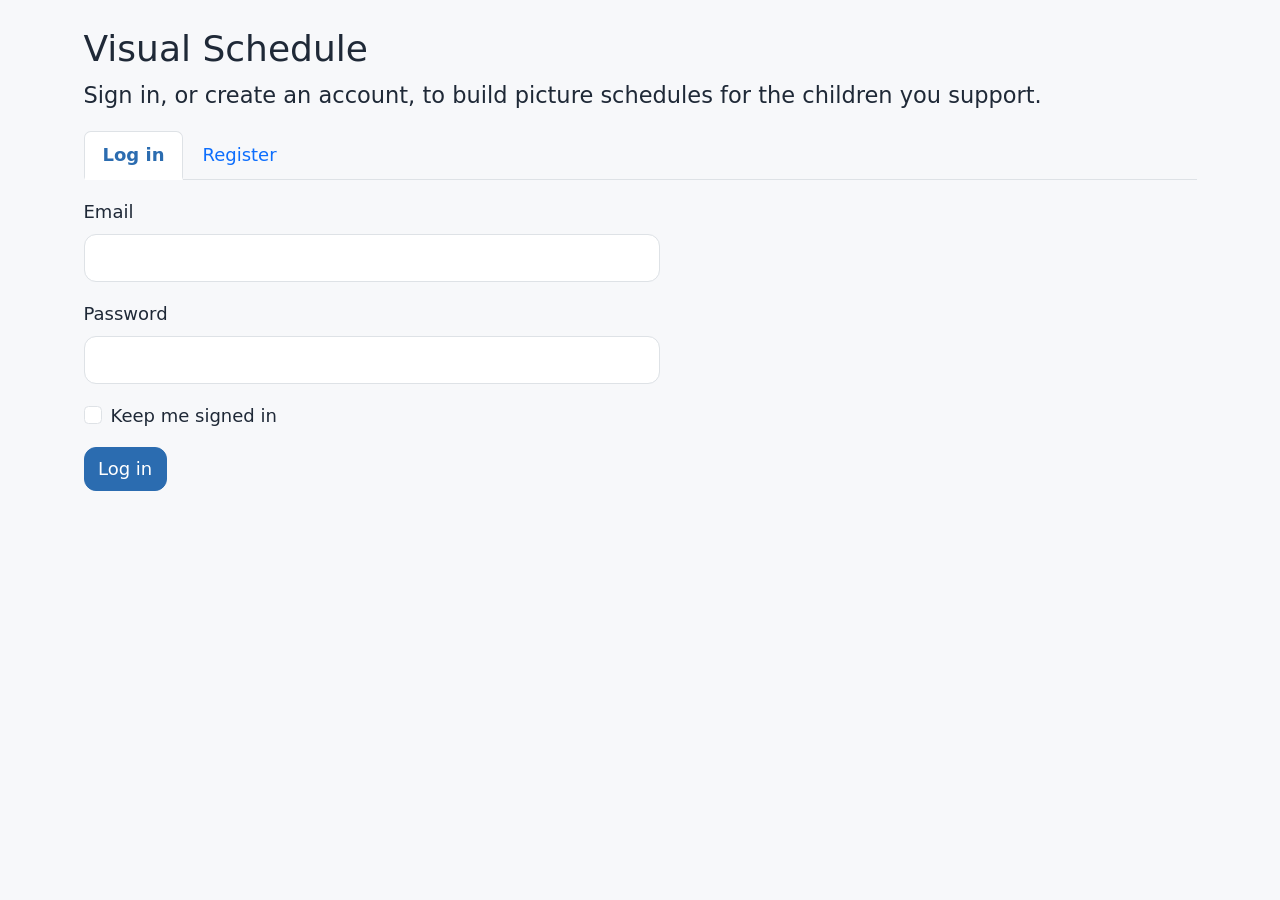
==== frontend/index.html @ 15945a5d "Initial commit: visual schedule system" ====
<!doctype html>
<html lang="en">
<head>
  <meta charset="utf-8">
  <meta name="viewport" content="width=device-width, initial-scale=1.0">
  <title>Sign in | Visual Schedule</title>
  <!-- Libraries are pinned and use Subresource Integrity. If the browser console reports an
       integrity mismatch, regenerate the hash for that exact file. -->
  <link rel="stylesheet" href="https://cdn.jsdelivr.net/npm/bootstrap@5.3.8/dist/css/bootstrap.min.css" integrity="sha384-sRIl4kxILFvY47J16cr9ZwB07vP4J8+LH7qKQnuqkuIAvNWLzeN8tE5YBujZqJLB" crossorigin="anonymous">
  <link rel="stylesheet" href="https://cdn.jsdelivr.net/npm/@fortawesome/fontawesome-free@6.7.2/css/all.min.css" integrity="sha384-nRgPTkuX86pH8yjPJUAFuASXQSSl2/bBUiNV47vSYpKFxHJhbcrGnmlYpYJMeD7a" crossorigin="anonymous">
  <link rel="stylesheet" href="css/style.css">
</head>
<body data-page="index">
  <a class="skip-link" href="#main">Skip to main content</a>
  <main id="main" class="container py-4" tabindex="-1">
    <h1 class="h2 mb-2">Visual Schedule</h1>
    <p class="lead">Sign in, or create an account, to build picture schedules for the children you support.</p>
    <p id="login-notice" class="text-muted" role="status"></p>

    <ul class="nav nav-tabs" id="auth-tabs" role="tablist">
      <li class="nav-item" role="presentation"><button class="nav-link active" id="login-tab" data-bs-toggle="tab" data-bs-target="#login-pane" type="button" role="tab" aria-controls="login-pane" aria-selected="true">Log in</button></li>
      <li class="nav-item" role="presentation"><button class="nav-link" id="register-tab" data-bs-toggle="tab" data-bs-target="#register-pane" type="button" role="tab" aria-controls="register-pane" aria-selected="false">Register</button></li>
    </ul>

    <div class="tab-content pt-3" style="max-width: 32rem;">
      <div class="tab-pane fade show active" id="login-pane" role="tabpanel" aria-labelledby="login-tab">
        <form id="login-form" novalidate>
          <div class="mb-3"><label class="form-label" for="login-email">Email</label><input class="form-control" id="login-email" data-field="email" type="email" autocomplete="email" required></div>
          <div class="mb-3"><label class="form-label" for="login-password">Password</label><input class="form-control" id="login-password" data-field="password" type="password" autocomplete="current-password" required></div>
          <div class="form-check mb-3"><input class="form-check-input" id="login-remember" type="checkbox"><label class="form-check-label" for="login-remember">Keep me signed in</label></div>
          <div id="login-error" class="form-error mb-3" role="alert"></div>
          <button class="btn btn-primary" type="submit">Log in</button>
        </form>
      </div>

      <div class="tab-pane fade" id="register-pane" role="tabpanel" aria-labelledby="register-tab">
        <form id="register-form" novalidate>
          <div class="mb-3"><label class="form-label" for="reg-name">Name</label><input class="form-control" id="reg-name" data-field="name" autocomplete="name" maxlength="100" required></div>
          <div class="mb-3"><label class="form-label" for="reg-email">Email</label><input class="form-control" id="reg-email" data-field="email" type="email" autocomplete="email" required></div>
          <div class="mb-3"><label class="form-label" for="reg-password">Password</label><input class="form-control" id="reg-password" data-field="password" type="password" autocomplete="new-password" required><div class="form-text">8 to 72 characters.</div></div>
          <div class="mb-3">
            <label class="form-label" for="reg-role">I am a</label>
            <select class="form-select" id="reg-role" data-field="role">
              <option value="caregiver">Caregiver</option>
              <option value="occupational_therapist">Occupational therapist</option>
              <option value="sped_teacher">SPED teacher</option>
            </select>
          </div>
          <div id="register-error" class="form-error mb-3" role="alert"></div>
          <button class="btn btn-primary" type="submit">Create account</button>
        </form>
      </div>
    </div>
  </main>

  <div id="toast-area" class="toast-container position-fixed bottom-0 end-0 p-3" aria-live="polite"></div>

  <script src="https://cdn.jsdelivr.net/npm/bootstrap@5.3.8/dist/js/bootstrap.bundle.min.js" integrity="sha384-FKyoEForCGlyvwx9Hj09JcYn3nv7wiPVlz7YYwJrWVcXK/BmnVDxM+D2scQbITxI" crossorigin="anonymous"></script>
  <script type="module" src="js/script.js"></script>
</body>
</html>
---- frontend/css/style.css ----
/* =====================================================================
   Visual Schedule: design tokens and shared styles
   Palette: soft blue, green and yellow for colour, with darker values for text on colour
   (WCAG 2.2 AA as the reference). Re-check every pair with a contrast checker after any colour change.
   ===================================================================== */

:root {
  /* Colour */
  --color-brand-blue: #4A90D9;      /* decorative, borders, icons; NOT for white text */
  --color-action: #2B6CB0;          /* primary buttons, links, active nav (white text) */
  --color-done: #7ED321;            /* success, with a check icon; dark text */
  --color-now: #F5A623;             /* attention, with the word Now; dark text */
  --color-text: #1F2937;
  --color-muted: #4B5563;
  --color-bg: #F7F8FA;
  --color-surface: #FFFFFF;
  --color-border: #D1D5DB;
  --color-error: #B42318;           /* always with an icon and words */
  --color-selected: #E8F1FB;

  /* Category accents (always shown with the category word too) */
  --cat-hygiene: #2B6CB0;
  --cat-food: #B45309;
  --cat-school: #6B46C1;
  --cat-play: #2F855A;

  /* Type: root size changes with the settings classes below; everything else uses rem */
  --font-stack: system-ui, -apple-system, "Segoe UI", Roboto, "Helvetica Neue", Arial, sans-serif;
  --line-height: 1.5;

  /* Spacing and shape */
  --space-1: 4px; --space-2: 8px; --space-3: 12px; --space-4: 16px;
  --space-5: 24px; --space-6: 32px; --space-7: 48px;
  --radius: 12px;
  --shadow: 0 1px 3px rgba(0, 0, 0, .12);

  /* Targets */
  --target-min: 44px;               /* touch targets are at least 44x44 px */
  --target-child: 64px;             /* child view */
  --input-height: 48px;
  --focus-ring: 0 0 0 3px #fff, 0 0 0 6px var(--color-action);
}

/* ---- Settings: font size (S / M / L) set on <html> by applySettings() ---- */
html { font-size: 18px; }                 /* M (default); never below 16px */
html.fs-S { font-size: 16px; }
html.fs-L { font-size: 20px; }

/* ---- Settings: high contrast set on <html> by applySettings() ---- */
html.contrast-high {
  --color-text: #000000;
  --color-muted: #000000;
  --color-bg: #FFFFFF;
  --color-border: #000000;
  --color-action: #1E4E8C;
  --color-selected: #FFFFFF;
}
html.contrast-high .card,
html.contrast-high .form-control,
html.contrast-high .form-select,
html.contrast-high .timeline-item,
html.contrast-high .activity-card,
html.contrast-high .task-chip { border: 2px solid #000; box-shadow: none; }
html.contrast-high .text-muted { color: #000 !important; }
html.contrast-high .timeline-item.selected { outline: 4px solid #000; }

body {
  font-family: var(--font-stack);
  line-height: var(--line-height);
  color: var(--color-text);
  background: var(--color-bg);
}

/* ---- Accessibility basics ---- */
.skip-link {
  position: absolute; left: -999px; top: 0;
  background: var(--color-surface); padding: var(--space-3); z-index: 2000;
}
.skip-link:focus { left: var(--space-3); top: var(--space-3); }

:focus-visible { outline: none; box-shadow: var(--focus-ring); }
main:focus { outline: none; }

@media (prefers-reduced-motion: reduce) {
  * { animation: none !important; transition: none !important; scroll-behavior: auto !important; }
}

/* Flexible images */
img { max-width: 100%; height: auto; }

/* ---- Components ---- */
.btn, .form-control, .form-select { border-radius: var(--radius); }
.btn { min-height: var(--target-min); min-width: var(--target-min); }
.form-control, .form-select { min-height: var(--input-height); }
.card { border-radius: var(--radius); box-shadow: var(--shadow); border: 1px solid var(--color-border); }
.text-muted { color: var(--color-muted) !important; }

.btn-primary { --bs-btn-bg: var(--color-action); --bs-btn-border-color: var(--color-action);
               --bs-btn-hover-bg: #235a96; --bs-btn-hover-border-color: #235a96;
               --bs-btn-active-bg: #1d4d82; --bs-btn-active-border-color: #1d4d82; }
.btn-outline-primary { --bs-btn-color: var(--color-action); --bs-btn-border-color: var(--color-action);
                       --bs-btn-hover-bg: var(--color-action); --bs-btn-hover-border-color: var(--color-action);
                       --bs-btn-active-bg: var(--color-action); }
.btn-success { --bs-btn-bg: var(--color-done); --bs-btn-border-color: var(--color-done); --bs-btn-color: var(--color-text);
               --bs-btn-hover-bg: #6dbd1c; --bs-btn-hover-border-color: #6dbd1c; --bs-btn-hover-color: var(--color-text);
               --bs-btn-active-bg: #5fa818; --bs-btn-active-color: var(--color-text);
               --bs-btn-disabled-bg: var(--color-done); --bs-btn-disabled-color: var(--color-text); }
.btn-warning { --bs-btn-bg: var(--color-now);  --bs-btn-border-color: var(--color-now);  --bs-btn-color: var(--color-text); }
a { color: var(--color-action); }
.navbar-brand { color: var(--color-text); }
.navbar .nav-link { white-space: nowrap; }
.user-icon { display: none; }
@media (min-width: 1200px) and (max-width: 1399.98px) {
  .user-icon { display: inline-block; }
  .user-name-text { position: absolute; width: 1px; height: 1px; overflow: hidden; clip: rect(0 0 0 0); white-space: nowrap; }
}
.nav-link.active { font-weight: 600; color: var(--color-action) !important; border-bottom: 3px solid var(--color-action); }
@media (max-width: 1199.98px) { .nav-link.active { border-bottom: 0; border-left: 4px solid var(--color-action); padding-left: .5rem; } }

.field-error, .form-error { color: var(--color-error); font-size: .875rem; margin-top: var(--space-1); }
.form-error:empty { display: none; }
.form-control.is-invalid, .form-select.is-invalid { border-color: var(--color-error); background-image: none; padding-right: .75rem; }
.error-banner { color: var(--color-error); border: 1px solid var(--color-error); background: #fff; border-radius: var(--radius); padding: var(--space-3) var(--space-4); }

/* ---- Toasts (icon and words, never colour alone) ---- */
.app-toast { background: var(--color-surface); color: var(--color-text); border: 1px solid var(--color-border); border-left-width: 6px;
             border-radius: var(--radius); box-shadow: 0 4px 12px rgba(0, 0, 0, .18); padding: var(--space-3) var(--space-4); margin-top: var(--space-2); max-width: 360px; }
.app-toast-success { border-left-color: var(--color-done); }
.app-toast-error { border-left-color: var(--color-error); }

/* ---- Avatars ---- */
.avatar { display: inline-flex; align-items: center; justify-content: center; width: 3rem; height: 3rem; border-radius: 50%;
          background: var(--color-selected); color: var(--color-action); font-size: 1.4rem; flex: none; border: 2px solid var(--color-border); }
.avatar-lg { width: 4rem; height: 4rem; font-size: 1.9rem; }
.avatar-picker { display: flex; flex-wrap: wrap; gap: var(--space-2); }
.avatar-picker input { position: absolute; opacity: 0; pointer-events: none; }
.avatar-picker label { cursor: pointer; display: flex; flex-direction: column; align-items: center; gap: 2px; padding: var(--space-2);
                       border: 2px solid var(--color-border); border-radius: var(--radius); min-width: 4.2rem; font-size: .8rem; background: var(--color-surface); }
.avatar-picker input:checked + label { border-color: var(--color-action); background: var(--color-selected); font-weight: 600; }
.avatar-picker input:focus-visible + label { box-shadow: var(--focus-ring); }
.avatar-picker label .fa-solid { font-size: 1.4rem; }

/* ---- Dashboard ---- */
.stat-card .stat-number { font-size: 2rem; font-weight: 700; line-height: 1.1; }
.child-card .child-meta { color: var(--color-muted); font-size: .9rem; }
.child-card-head { display: flex; align-items: flex-start; gap: var(--space-3); }
.child-card-title { flex: 1 1 auto; min-width: 0; align-self: center; }
.child-card-title h3 { overflow-wrap: anywhere; }
.child-card-tools { display: flex; gap: var(--space-2); flex: none; }
.child-notes { margin: var(--space-3) 0 0; font-size: .9rem; color: var(--color-muted); overflow-wrap: anywhere; }
/* Three equal links on one row, pinned to the bottom so every card in a row lines up. */
.child-actions { display: grid; grid-template-columns: repeat(3, minmax(0, 1fr)); gap: var(--space-2); margin-top: auto; padding-top: var(--space-3); }
/* Icon over label: three equal tiles that fit at any card width without wrapping. */
.child-actions .btn { display: flex; flex-direction: column; align-items: center; justify-content: center; gap: 2px; padding: .35rem .25rem; line-height: 1.2; text-align: center; }
.child-actions .btn .fa-solid { font-size: 1.1rem; }

/* ---- Schedule creator ---- */
/* Child, date and the two buttons share one baseline and one height; they wrap as a group on narrow screens. */
.creator-toolbar { display: flex; flex-wrap: wrap; align-items: flex-end; gap: var(--space-3) var(--space-4); margin-bottom: var(--space-4); }
.creator-toolbar .toolbar-field { min-width: 0; }
.creator-toolbar .toolbar-child { flex: 1 1 12rem; max-width: 18rem; }
.creator-toolbar .toolbar-date { flex: 1 1 10rem; max-width: 13rem; }
.creator-toolbar .form-label { margin-bottom: var(--space-1); }
.creator-toolbar .toolbar-actions { display: flex; flex-wrap: wrap; align-items: center; gap: var(--space-2); }
.creator-toolbar .btn, .creator-toolbar .form-control, .creator-toolbar .form-select { height: var(--input-height); }
/* One fixed-height heading row per panel, so the three panel titles and their content start level
   whether or not the Delete schedule button is showing. */
.panel-head { display: flex; align-items: center; justify-content: space-between; gap: var(--space-2); min-height: var(--target-min); margin-bottom: var(--space-2); }
.panel-head h2 { margin: 0; }
.chip-row { display: flex; flex-wrap: wrap; gap: var(--space-2); margin-bottom: var(--space-3); }
.chip { border: 1px solid var(--color-border); background: var(--color-surface); border-radius: 999px; padding: .25rem .9rem; min-height: var(--target-min); }
.chip[aria-pressed="true"] { background: var(--color-action); border-color: var(--color-action); color: #fff; font-weight: 600; }

.activity-list { list-style: none; padding: 0; margin: 0; display: grid; grid-template-columns: repeat(auto-fill, minmax(min(100%, 12.5rem), 1fr)); gap: var(--space-2); }
.activity-card { display: flex; align-items: center; gap: var(--space-2); padding: var(--space-2) var(--space-3); background: var(--color-surface);
                 border: 1px solid var(--color-border); border-left: 6px solid var(--cat-hygiene); border-radius: var(--radius); cursor: grab; }
.activity-card .activity-icon { font-size: 1.4rem; width: 1.75rem; flex: none; text-align: center; }
.activity-card .activity-text { flex: 1; min-width: 0; line-height: 1.2; }
.activity-card .activity-name { display: block; font-weight: 600; font-size: .95rem; overflow-wrap: anywhere; }
.activity-card .activity-add { flex: none; }
.activity-card .activity-cat { font-size: .8rem; color: var(--color-muted); }
.cat-hygiene { border-left-color: var(--cat-hygiene) !important; }
.cat-food { border-left-color: var(--cat-food) !important; }
.cat-school { border-left-color: var(--cat-school) !important; }
.cat-play { border-left-color: var(--cat-play) !important; }

.timeline { list-style: none; padding: 0; margin: 0; min-height: 5rem; }
.timeline-item { display: flex; align-items: center; gap: var(--space-2); padding: var(--space-2); margin-bottom: var(--space-2); background: var(--color-surface);
                 border: 1px solid var(--color-border); border-left: 6px solid var(--cat-hygiene); border-radius: var(--radius); }
.timeline-item.selected { background: var(--color-selected); outline: 2px solid var(--color-action); }
.timeline-item .position { font-weight: 700; width: 1.6rem; text-align: center; flex: none; }
.timeline-item .drag-handle { cursor: grab; color: var(--color-muted); padding: 0 var(--space-1); flex: none; }
.timeline-item .timeline-main { flex: 1; min-width: 0; text-align: left; background: none; border: 0; padding: var(--space-1); border-radius: var(--radius); color: inherit; }
.timeline-item .timeline-main .task-name-line { font-weight: 600; display: block; }
.timeline-item .timeline-main .task-sub-line { font-size: .85rem; color: var(--color-muted); display: block; }
.timeline-item .timeline-actions { display: flex; gap: var(--space-1); flex: none; }
.timeline-item .warn { font-size: .8rem; color: #8A4B00; display: block; }
.timeline.drop-hint, .sortable-ghost { opacity: .5; }
.badge-unsaved { background: #FFF4D6; color: #6B4600; border: 1px solid var(--color-now); border-radius: 999px; padding: .2rem .7rem; font-size: .85rem; }

/* ---- Task chips: strip in the child view and preview ---- */
.task-strip { list-style: none; padding: 0; margin: 0; display: flex; flex-direction: column; gap: var(--space-2); }
.task-chip { display: grid; grid-template-columns: 2.5rem 1fr auto; grid-template-areas: "icon name state" "icon time state"; gap: 0 var(--space-3);
             align-items: center; padding: var(--space-3) var(--space-4); background: var(--color-surface); border: 1px solid var(--color-border);
             border-radius: var(--radius); }
.task-chip-icon { grid-area: icon; font-size: 1.6rem; text-align: center; }
.task-chip-name { grid-area: name; font-size: 1.25rem; font-weight: 600; }
.task-chip-time { grid-area: time; color: var(--color-muted); font-size: .9rem; }
.task-chip-state { grid-area: state; font-weight: 600; white-space: nowrap; }
/* Task state vocabulary: done = check + green, now = ring + the word Now, later = grey + clock */
.task-done  { border-left: 8px solid var(--color-done); }
.task-now   { border: 3px solid var(--color-now); background: #FFF9EC; }
.task-later { color: var(--color-muted); border-left: 8px solid var(--color-border); }

/* ---- Child view ---- */
body[data-page="child-view"] { background: #FBFCFD; }
.child-view .cv-header { display: flex; align-items: center; gap: var(--space-3); margin-bottom: var(--space-4); }
.child-view .cv-name { font-size: 1.5rem; font-weight: 700; margin: 0; }
.child-view .cv-date { color: var(--color-muted); margin: 0; }
.now-card { background: var(--color-surface); border: 3px solid var(--color-now); border-radius: 24px; padding: var(--space-5); text-align: center; box-shadow: var(--shadow); }
.btn-child { min-height: var(--target-child); min-width: 220px; font-size: 1.5rem; }
.task-icon { font-size: max(96px, 6rem); line-height: 1.1; }   /* icons at least 96px at every text size */
.task-name { font-size: 1.75rem; font-weight: 700; margin: var(--space-2) 0; }   /* task names at least 24px */
.task-time { font-size: 1.25rem; color: var(--color-muted); }
.state-card { background: var(--color-surface); border: 2px solid var(--color-border); border-radius: 24px; padding: var(--space-6) var(--space-4); text-align: center; }
.state-card .big-check { font-size: 5rem; color: #2F7D1F; }
.undo-bar { position: fixed; left: 0; right: 0; bottom: 0; background: var(--color-surface); border-top: 3px solid var(--color-action); padding: var(--space-3) var(--space-4);
            display: flex; flex-wrap: wrap; gap: var(--space-3); align-items: center; justify-content: center; z-index: 1030; }
.undo-bar .btn { min-height: var(--target-child); font-size: 1.25rem; }
.child-view.has-undo { padding-bottom: 7rem; }
.picker-list { list-style: none; padding: 0; display: grid; gap: var(--space-3); }
.picker-list a { display: flex; align-items: center; gap: var(--space-3); padding: var(--space-4); background: var(--color-surface); border: 2px solid var(--color-border);
                 border-radius: var(--radius); text-decoration: none; font-size: 1.5rem; font-weight: 600; color: var(--color-text); min-height: var(--target-child); }

/* ---- Progress ---- */
.chart-wrap { position: relative; height: 280px; }
.range-group .btn { min-width: 5.5rem; }
.range-group .btn[aria-pressed="true"] { background: var(--color-action); border-color: var(--color-action); color: #fff; font-weight: 600; }
.metric .metric-number { font-size: 2rem; font-weight: 700; line-height: 1.1; }

/* ---- Responsive: main breakpoint is 768px ---- */
@media (max-width: 768px) {
  main.container { padding-left: var(--space-4); padding-right: var(--space-4); }
  .btn-child { width: 100%; }
}
.state-card .big-icon { font-size: 4rem; color: var(--color-muted); }
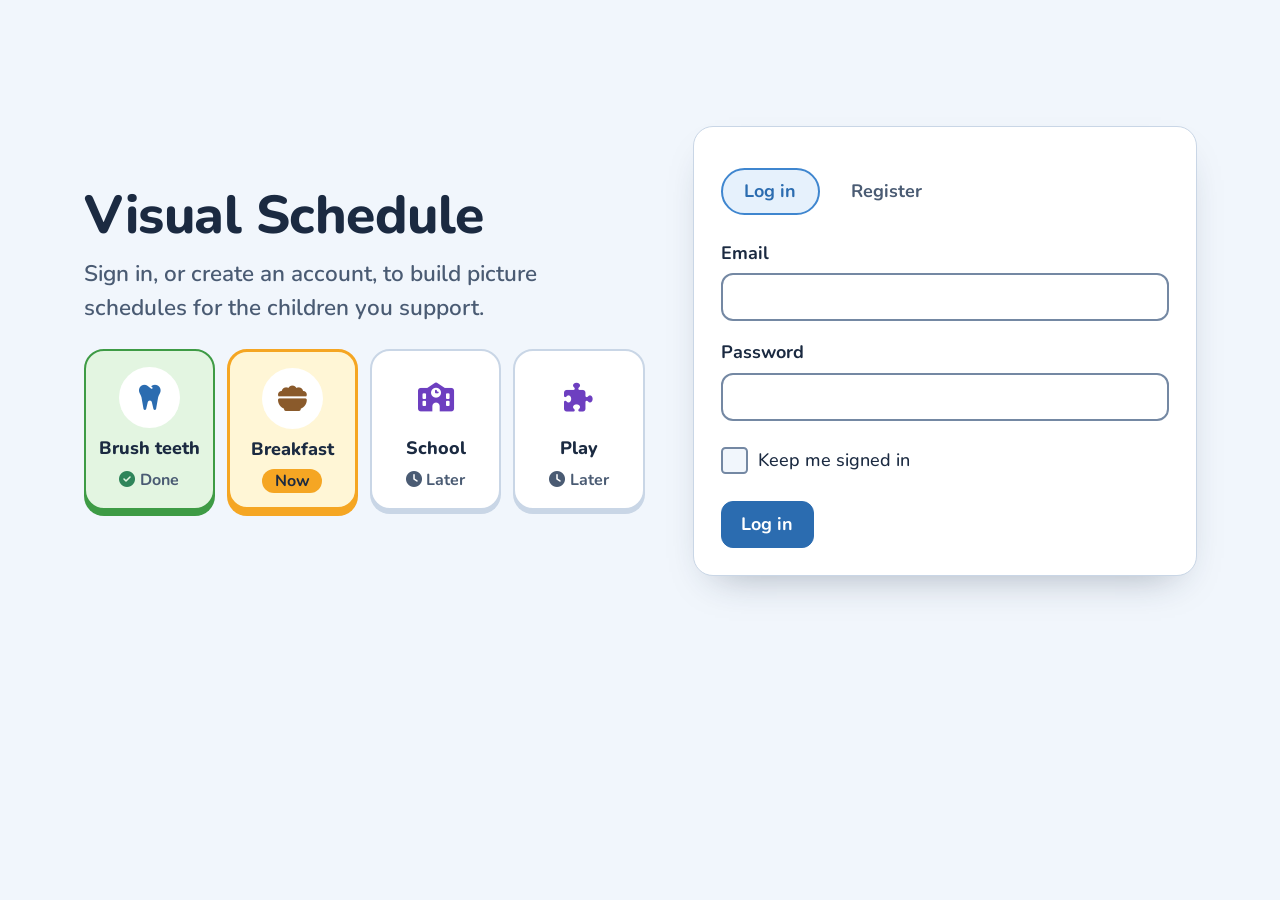
==== commit 0025db4c: "v2e: look and feel (Nunito, tinted categories, tactile keys, icon-only exit button, chart font)" ====
--- a/frontend/index.html
+++ b/frontend/index.html
@@ -8,13 +8,29 @@
        integrity mismatch, regenerate the hash for that exact file. -->
   <link rel="stylesheet" href="https://cdn.jsdelivr.net/npm/bootstrap@5.3.8/dist/css/bootstrap.min.css" integrity="sha384-sRIl4kxILFvY47J16cr9ZwB07vP4J8+LH7qKQnuqkuIAvNWLzeN8tE5YBujZqJLB" crossorigin="anonymous">
   <link rel="stylesheet" href="https://cdn.jsdelivr.net/npm/@fortawesome/fontawesome-free@6.7.2/css/all.min.css" integrity="sha384-nRgPTkuX86pH8yjPJUAFuASXQSSl2/bBUiNV47vSYpKFxHJhbcrGnmlYpYJMeD7a" crossorigin="anonymous">
+  <!-- Nunito (weights 500 to 800) from Google Fonts. It needs internet; without it the page falls back to the system font and stays readable. -->
+  <link rel="preconnect" href="https://fonts.googleapis.com">
+  <link rel="preconnect" href="https://fonts.gstatic.com" crossorigin>
+  <link href="https://fonts.googleapis.com/css2?family=Nunito:wght@500;600;700;800&display=swap" rel="stylesheet">
   <link rel="stylesheet" href="css/style.css">
 </head>
 <body data-page="index">
   <a class="skip-link" href="#main">Skip to main content</a>
   <main id="main" class="container py-4" tabindex="-1">
+   <div class="auth-layout">
+    <section class="auth-hero">
     <h1 class="h2 mb-2">Visual Schedule</h1>
     <p class="lead">Sign in, or create an account, to build picture schedules for the children you support.</p>
+    <!-- Decorative preview of the three task states a child sees: done, now, later. -->
+    <ol class="demo-strip" aria-hidden="true">
+      <li class="demo-key"><span class="demo-pic"><i class="fa-solid fa-tooth"></i></span>Brush teeth<span class="demo-state"><i class="fa-solid fa-circle-check me-1"></i>Done</span></li>
+      <li class="demo-key"><span class="demo-pic"><i class="fa-solid fa-bowl-food"></i></span>Breakfast<span class="demo-state">Now</span></li>
+      <li class="demo-key"><span class="demo-pic"><i class="fa-solid fa-school"></i></span>School<span class="demo-state"><i class="fa-solid fa-clock me-1"></i>Later</span></li>
+      <li class="demo-key"><span class="demo-pic"><i class="fa-solid fa-puzzle-piece"></i></span>Play<span class="demo-state"><i class="fa-solid fa-clock me-1"></i>Later</span></li>
+    </ol>
+    </section>
+
+    <div class="auth-card">
     <p id="login-notice" class="text-muted" role="status"></p>
 
     <ul class="nav nav-tabs" id="auth-tabs" role="tablist">
@@ -51,6 +67,8 @@
         </form>
       </div>
     </div>
+    </div>
+   </div>
   </main>
 
   <div id="toast-area" class="toast-container position-fixed bottom-0 end-0 p-3" aria-live="polite"></div>
--- a/frontend/css/style.css
+++ b/frontend/css/style.css
@@ -1,44 +1,81 @@
 /* =====================================================================
-   Visual Schedule: design tokens and shared styles
-   Palette: soft blue, green and yellow for colour, with darker values for text on colour
-   (WCAG 2.2 AA as the reference). Re-check every pair with a contrast checker after any colour change.
+   Visual Schedule: design tokens and shared styles (v2e look and feel)
+
+   Idea: the adult screens stay quiet and crisp; everything a child touches (the talking board keys,
+   the Done button, the child picker) is a chunky "toy key" with a thick bottom edge that presses down.
+   Colour comes in six pastel families (sky, apricot, lilac, mint, rose, sun). Each family has a soft tint
+   for surfaces, a mid edge for borders and a dark ink for text and icons, so colour is never the only cue.
+
+   From the instructor's PDF: blue #4A90D9, green #7ED321 and yellow #F5A623 are kept (brand tile and sky edge,
+   Done button, Now state), 12px corners on standard controls, 16px minimum text, 44px touch targets,
+   one breakpoint at 768px. Check every colour pair again with a contrast checker after any change.
+
+   Not to be broken: html.fs-S/M/L scaling, html.contrast-high, :focus-visible rings,
+   prefers-reduced-motion, and the CSS variables that progress.js reads for the charts
+   (--color-action, --color-text, --color-border).
    ===================================================================== */
 
 :root {
-  /* Colour */
-  --color-brand-blue: #4A90D9;      /* decorative, borders, icons; NOT for white text */
+  /* Core colour */
+  --color-brand-blue: #4A90D9;      /* from the PDF: brand tile, sky edge; NOT for white text */
   --color-action: #2B6CB0;          /* primary buttons, links, active nav (white text) */
-  --color-done: #7ED321;            /* success, with a check icon; dark text */
-  --color-now: #F5A623;             /* attention, with the word Now; dark text */
-  --color-text: #1F2937;
-  --color-muted: #4B5563;
-  --color-bg: #F7F8FA;
+  --color-action-dark: #235A96;
+  --color-done: #7ED321;            /* from the PDF: Done button, with a check icon; dark text */
+  --color-done-edge: #4F9A0F;
+  --color-done-ink: #2F6B0B;        /* green text on white */
+  --color-now: #F5A623;             /* from the PDF: the task happening now, with the word Now; dark text */
+  --color-text: #1B2A41;            /* ink navy, not black */
+  --color-muted: #4A5B73;
+  --color-bg: #F1F6FC;              /* cool tinted canvas */
   --color-surface: #FFFFFF;
-  --color-border: #D1D5DB;
+  --color-border: #C9D6E6;          /* soft dividers */
+  --color-field: #7488A3;           /* borders of inputs and outline buttons (3:1 on white) */
   --color-error: #B42318;           /* always with an icon and words */
-  --color-selected: #E8F1FB;
-
-  /* Category accents (always shown with the category word too) */
-  --cat-hygiene: #2B6CB0;
-  --cat-food: #B45309;
-  --cat-school: #6B46C1;
-  --cat-play: #2F855A;
-
-  /* Type: root size changes with the settings classes below; everything else uses rem */
-  --font-stack: system-ui, -apple-system, "Segoe UI", Roboto, "Helvetica Neue", Arial, sans-serif;
+  --color-selected: #E6F1FC;
+
+  /* Pastel families: tint (surface), edge (border and key edge), ink (text and icons on tint or white) */
+  --sky-tint: #E6F1FC;     --sky-edge: #3F86CF;     --sky-ink: #1F5FA8;
+  --apricot-tint: #FFEFDD; --apricot-edge: #C26D08; --apricot-ink: #9A4A05;
+  --lilac-tint: #EFE9FB;   --lilac-edge: #8767D6;   --lilac-ink: #5636AA;
+  --mint-tint: #E3F5E1;    --mint-edge: #3E9B45;    --mint-ink: #25692A;
+  --rose-tint: #FDE8EF;    --rose-edge: #D24D7C;    --rose-ink: #A81F4B;
+  --sun-tint: #FFF6D6;     --sun-edge: #B07D00;     --sun-ink: #7A4F00;
+
+  /* Schedule categories (always shown with the category word too) */
+  --cat-hygiene: var(--sky-ink);
+  --cat-food: var(--apricot-ink);
+  --cat-school: var(--lilac-ink);
+  --cat-play: var(--mint-ink);
+
+  /* Type: Nunito from Google Fonts (loaded in each page head), system fonts if it cannot load.
+     The root size changes with the settings classes below; everything else uses rem. */
+  --font-stack: "Nunito", system-ui, -apple-system, "Segoe UI", Roboto, "Helvetica Neue", Arial, sans-serif;
   --line-height: 1.5;
+  --text-sm: max(.89rem, 16px);     /* the smallest text is never under 16px at any text size */
 
   /* Spacing and shape */
   --space-1: 4px; --space-2: 8px; --space-3: 12px; --space-4: 16px;
   --space-5: 24px; --space-6: 32px; --space-7: 48px;
-  --radius: 12px;
-  --shadow: 0 1px 3px rgba(0, 0, 0, .12);
+  --radius: 12px;                   /* from the PDF: standard controls and cards */
+  --radius-lg: 20px;                /* big child-facing surfaces */
+  --radius-xl: 28px;
+  --shadow: 0 1px 2px rgba(27, 42, 65, .08), 0 6px 16px -8px rgba(27, 42, 65, .18);
+  --shadow-lift: 0 18px 40px -22px rgba(27, 42, 65, .4);
 
   /* Targets */
   --target-min: 44px;               /* touch targets are at least 44x44 px */
   --target-child: 64px;             /* child view */
   --input-height: 48px;
   --focus-ring: 0 0 0 3px #fff, 0 0 0 6px var(--color-action);
+
+  /* Bootstrap hooks so its own components pick up the same look */
+  --bs-body-font-family: var(--font-stack);
+  --bs-body-font-weight: 500;
+  --bs-body-color: var(--color-text);
+  --bs-body-bg: var(--color-bg);
+  --bs-border-color: var(--color-border);
+  --bs-link-color: var(--color-action);
+  --bs-link-hover-color: var(--color-action-dark);
 }
 
 /* ---- Settings: font size (S / M / L) set on <html> by applySettings() ---- */
@@ -46,35 +83,59 @@
 html.fs-S { font-size: 16px; }
 html.fs-L { font-size: 20px; }
 
-/* ---- Settings: high contrast set on <html> by applySettings() ---- */
+/* ---- Settings: high contrast set on <html> by applySettings() ----
+   Every tint becomes white and every edge black, so all the pastel surfaces turn into plain outlined ones. */
 html.contrast-high {
   --color-text: #000000;
   --color-muted: #000000;
   --color-bg: #FFFFFF;
   --color-border: #000000;
+  --color-field: #000000;
   --color-action: #1E4E8C;
+  --color-action-dark: #163A68;
   --color-selected: #FFFFFF;
+  --color-done-edge: #000000;
+  --color-done-ink: #000000;
+  --sky-tint: #FFFFFF;     --sky-edge: #000000;     --sky-ink: #000000;
+  --apricot-tint: #FFFFFF; --apricot-edge: #000000; --apricot-ink: #000000;
+  --lilac-tint: #FFFFFF;   --lilac-edge: #000000;   --lilac-ink: #000000;
+  --mint-tint: #FFFFFF;    --mint-edge: #000000;    --mint-ink: #000000;
+  --rose-tint: #FFFFFF;    --rose-edge: #000000;    --rose-ink: #000000;
+  --sun-tint: #FFFFFF;     --sun-edge: #000000;     --sun-ink: #000000;
 }
 html.contrast-high .card,
 html.contrast-high .form-control,
 html.contrast-high .form-select,
 html.contrast-high .timeline-item,
 html.contrast-high .activity-card,
-html.contrast-high .task-chip { border: 2px solid #000; box-shadow: none; }
+html.contrast-high .task-chip,
+html.contrast-high .auth-card,
+html.contrast-high .creator-toolbar,
+html.contrast-high #charts > section { border: 2px solid #000; box-shadow: none; }
 html.contrast-high .text-muted { color: #000 !important; }
 html.contrast-high .timeline-item.selected { outline: 4px solid #000; }
 
+html { scroll-padding-top: 1rem; }
 body {
   font-family: var(--font-stack);
+  font-weight: 500;
   line-height: var(--line-height);
   color: var(--color-text);
   background: var(--color-bg);
-}
+  -webkit-font-smoothing: antialiased;
+}
+h1, h2, h3, h4, h5, h6, .h1, .h2, .h3, .h4, .h5, .h6 { font-weight: 800; letter-spacing: -.01em; line-height: 1.2; }
+strong, b, .fw-semibold { font-weight: 700 !important; }
+legend { font-weight: 800; }
+.lead { font-weight: 600; color: var(--color-muted); }
+
+/* Small text stays readable: never under 16px. */
+small, .small, .form-text, .badge-unsaved, .field-error, .form-error { font-size: var(--text-sm); }
 
 /* ---- Accessibility basics ---- */
 .skip-link {
   position: absolute; left: -999px; top: 0;
-  background: var(--color-surface); padding: var(--space-3); z-index: 2000;
+  background: var(--color-surface); padding: var(--space-3); z-index: 2000; border-radius: var(--radius); font-weight: 700;
 }
 .skip-link:focus { left: var(--space-3); top: var(--space-3); }
 
@@ -88,75 +149,241 @@
 /* Flexible images */
 img { max-width: 100%; height: auto; }
 
-/* ---- Components ---- */
-.btn, .form-control, .form-select { border-radius: var(--radius); }
-.btn { min-height: var(--target-min); min-width: var(--target-min); }
-.form-control, .form-select { min-height: var(--input-height); }
-.card { border-radius: var(--radius); box-shadow: var(--shadow); border: 1px solid var(--color-border); }
+/* =====================================================================
+   Icon colours: each picture gets its own colour (water is blue, an apple is red, a smile is gold),
+   read through --ic. Anything not listed falls back to the colour of its family.
+   Every colour here is at least 3:1 on white and on all six tints.
+   ===================================================================== */
+.fa-droplet, .fa-glass-water, .fa-bath, .fa-hands-bubbles, .fa-fish { --ic: #1F6FBF; }
+.fa-toilet, .fa-book, .fa-book-open, .fa-face-sad-tear, .fa-tooth { --ic: #2B6CB0; }
+.fa-apple-whole, .fa-face-angry, .fa-circle-stop, .fa-thumbs-down, .fa-rocket { --ic: #C0392B; }
+.fa-carrot { --ic: #C2570C; }
+.fa-bowl-rice, .fa-bowl-food, .fa-utensils, .fa-cookie-bite, .fa-shoe-prints, .fa-dog { --ic: #8A5A2B; }
+.fa-bread-slice { --ic: #A9590F; }
+.fa-house, .fa-cat { --ic: #B45309; }
+.fa-egg, .fa-face-smile, .fa-bus, .fa-hand, .fa-star, .fa-pencil, .fa-shirt { --ic: #A66F00; }
+.fa-futbol, .fa-tree, .fa-circle-plus, .fa-thumbs-up, .fa-circle-check, .fa-dragon { --ic: #2F855A; }
+.fa-puzzle-piece, .fa-school, .fa-face-surprise { --ic: #6D3FC0; }
+.fa-bed, .fa-moon { --ic: #4C4FB5; }
+.fa-music, .fa-hand-holding-heart { --ic: #B8326A; }
+.fa-palette, .fa-paw { --ic: #A83279; }
+.fa-tv, .fa-train { --ic: #3B5470; }
+
+:is(.talk-pic, .sentence-word, .pic-label, .my-card-pic, .task-icon, .task-chip-icon, .activity-icon,
+    .timeline-main, .avatar, .avatar-picker label, .demo-key, #ts-icon) i[class*="fa-"],
+#ts-icon { color: var(--ic, var(--k-ink, var(--color-action))); }
+html.contrast-high :is(.talk-pic, .sentence-word, .pic-label, .my-card-pic, .task-icon, .task-chip-icon, .activity-icon,
+    .timeline-main, .avatar, .avatar-picker label, .demo-key, #ts-icon) i[class*="fa-"],
+html.contrast-high #ts-icon { color: #000; }
+
+/* =====================================================================
+   Buttons and forms
+   ===================================================================== */
+.btn {
+  --bs-btn-font-weight: 700;
+  --bs-btn-border-radius: var(--radius);
+  --bs-btn-padding-x: 1.1rem;
+  --bs-btn-padding-y: .5rem;
+  --bs-btn-font-size: 1rem;
+  display: inline-flex; align-items: center; justify-content: center; text-align: center;
+  min-height: var(--target-min); min-width: var(--target-min);
+  transition: background-color .15s ease, border-color .15s ease, color .15s ease, transform .12s ease, box-shadow .12s ease;
+}
+.btn:focus-visible, .btn-check:focus-visible + .btn { box-shadow: var(--focus-ring); }
+.btn:active:not(:disabled) { transform: translateY(1px); }
+.btn-lg { --bs-btn-padding-y: .7rem; --bs-btn-padding-x: 1.4rem; --bs-btn-font-size: 1.2rem; --bs-btn-border-radius: var(--radius); }
+.btn-sm { --bs-btn-padding-y: .35rem; --bs-btn-padding-x: .8rem; --bs-btn-font-size: var(--text-sm); --bs-btn-border-radius: var(--radius); }
+
+.btn-primary { --bs-btn-color: #fff; --bs-btn-bg: var(--color-action); --bs-btn-border-color: var(--color-action);
+               --bs-btn-hover-color: #fff; --bs-btn-hover-bg: var(--color-action-dark); --bs-btn-hover-border-color: var(--color-action-dark);
+               --bs-btn-active-color: #fff; --bs-btn-active-bg: #1D4D82; --bs-btn-active-border-color: #1D4D82;
+               --bs-btn-disabled-bg: var(--color-action); --bs-btn-disabled-border-color: var(--color-action); }
+.btn-outline-primary { --bs-btn-color: var(--color-action); --bs-btn-border-color: var(--color-action); --bs-btn-border-width: 2px;
+                       --bs-btn-hover-color: #fff; --bs-btn-hover-bg: var(--color-action); --bs-btn-hover-border-color: var(--color-action);
+                       --bs-btn-active-color: #fff; --bs-btn-active-bg: var(--color-action-dark); --bs-btn-active-border-color: var(--color-action-dark);
+                       --bs-btn-disabled-color: var(--color-action); --bs-btn-disabled-border-color: var(--color-action); }
+.btn-outline-secondary { --bs-btn-color: var(--color-muted); --bs-btn-border-color: var(--color-field); --bs-btn-border-width: 2px;
+                         --bs-btn-hover-color: var(--color-text); --bs-btn-hover-bg: var(--sky-tint); --bs-btn-hover-border-color: var(--color-muted);
+                         --bs-btn-active-color: var(--color-text); --bs-btn-active-bg: #D6E6F8; --bs-btn-active-border-color: var(--color-muted);
+                         --bs-btn-disabled-color: var(--color-muted); --bs-btn-disabled-border-color: var(--color-field); }
+.btn-outline-danger { --bs-btn-color: var(--color-error); --bs-btn-border-color: var(--color-error); --bs-btn-border-width: 2px;
+                      --bs-btn-hover-color: #fff; --bs-btn-hover-bg: var(--color-error); --bs-btn-hover-border-color: var(--color-error);
+                      --bs-btn-active-color: #fff; --bs-btn-active-bg: #912018; --bs-btn-active-border-color: #912018;
+                      --bs-btn-disabled-color: var(--color-error); --bs-btn-disabled-border-color: var(--color-error); }
+.btn-danger { --bs-btn-color: #fff; --bs-btn-bg: var(--color-error); --bs-btn-border-color: var(--color-error);
+              --bs-btn-hover-color: #fff; --bs-btn-hover-bg: #912018; --bs-btn-hover-border-color: #912018;
+              --bs-btn-active-color: #fff; --bs-btn-active-bg: #7A1A13; --bs-btn-active-border-color: #7A1A13; }
+.btn-success { --bs-btn-color: var(--color-text); --bs-btn-bg: var(--color-done); --bs-btn-border-color: var(--color-done-edge); --bs-btn-border-width: 2px;
+               --bs-btn-hover-color: var(--color-text); --bs-btn-hover-bg: #8EDF3C; --bs-btn-hover-border-color: var(--color-done-edge);
+               --bs-btn-active-color: var(--color-text); --bs-btn-active-bg: #6FC21B; --bs-btn-active-border-color: var(--color-done-edge);
+               --bs-btn-disabled-color: var(--color-text); --bs-btn-disabled-bg: var(--color-done); --bs-btn-disabled-border-color: var(--color-done-edge); }
+.btn-warning { --bs-btn-bg: var(--color-now); --bs-btn-border-color: var(--color-now); --bs-btn-color: var(--color-text); }
+.btn-link { --bs-btn-color: var(--color-action); --bs-btn-hover-color: var(--color-action-dark); }
+a { color: var(--color-action); }
+
+.form-label { font-weight: 700; margin-bottom: .35rem; }
+.form-control, .form-select { border: 2px solid var(--color-field); border-radius: var(--radius); min-height: var(--input-height); font-weight: 600; background-color: #fff; color: var(--color-text); }
+.form-control::placeholder { color: #6B7C93; font-weight: 500; }
+.form-control:focus, .form-select:focus { border-color: var(--color-action); box-shadow: var(--focus-ring); }
+.form-control.is-invalid, .form-select.is-invalid { border-color: var(--color-error); background-image: none; padding-right: .75rem; }
+.form-select.is-invalid { background-image: var(--bs-form-select-bg-img); padding-right: 2.25rem; }
+.field-error, .form-error { color: var(--color-error); font-weight: 600; margin-top: var(--space-1); }
+.form-error:empty { display: none; }
+.error-banner { color: var(--color-error); border: 2px solid var(--color-error); background: #fff; border-radius: var(--radius); padding: var(--space-3) var(--space-4); font-weight: 600; }
+.form-text { color: var(--color-muted); }
+
+/* Checks and switches: big enough to hit (24px box inside a 44px row) */
+.form-check { min-height: var(--target-min); padding-left: 2.2rem; display: flex; align-items: center; }
+.form-check .form-check-input { float: none; flex: none; margin: 0 0 0 -2.2rem; width: 1.5rem; height: 1.5rem; border: 2px solid var(--color-field); }
+.form-check .form-check-label { padding-left: .6rem; }
+.form-check-input:checked { background-color: var(--color-action); border-color: var(--color-action); }
+.form-check-input:focus { border-color: var(--color-action); box-shadow: var(--focus-ring); }
+.form-switch { padding-left: 3.4rem; }
+.form-switch .form-check-input { width: 2.75rem; margin-left: -3.4rem; }
+.form-range { height: var(--target-min); background: transparent; }
+.form-range::-webkit-slider-runnable-track { height: .6rem; border-radius: 999px; background: #C9D6E6; }
+.form-range::-moz-range-track { height: .6rem; border-radius: 999px; background: #C9D6E6; }
+.form-range::-webkit-slider-thumb { width: 1.75rem; height: 1.75rem; margin-top: -.575rem; background: var(--color-action); border: 3px solid #fff; box-shadow: 0 0 0 2px var(--color-action); }
+.form-range::-moz-range-thumb { width: 1.75rem; height: 1.75rem; background: var(--color-action); border: 3px solid #fff; box-shadow: 0 0 0 2px var(--color-action); }
+.form-range:focus { box-shadow: none; }
+.form-range:focus-visible::-webkit-slider-thumb { box-shadow: var(--focus-ring); }
+.form-range:focus-visible::-moz-range-thumb { box-shadow: var(--focus-ring); }
+
+.card { border-radius: var(--radius); border: 1px solid var(--color-border); box-shadow: var(--shadow); background: var(--color-surface); }
 .text-muted { color: var(--color-muted) !important; }
-
-.btn-primary { --bs-btn-bg: var(--color-action); --bs-btn-border-color: var(--color-action);
-               --bs-btn-hover-bg: #235a96; --bs-btn-hover-border-color: #235a96;
-               --bs-btn-active-bg: #1d4d82; --bs-btn-active-border-color: #1d4d82; }
-.btn-outline-primary { --bs-btn-color: var(--color-action); --bs-btn-border-color: var(--color-action);
-                       --bs-btn-hover-bg: var(--color-action); --bs-btn-hover-border-color: var(--color-action);
-                       --bs-btn-active-bg: var(--color-action); }
-.btn-success { --bs-btn-bg: var(--color-done); --bs-btn-border-color: var(--color-done); --bs-btn-color: var(--color-text);
-               --bs-btn-hover-bg: #6dbd1c; --bs-btn-hover-border-color: #6dbd1c; --bs-btn-hover-color: var(--color-text);
-               --bs-btn-active-bg: #5fa818; --bs-btn-active-color: var(--color-text);
-               --bs-btn-disabled-bg: var(--color-done); --bs-btn-disabled-color: var(--color-text); }
-.btn-warning { --bs-btn-bg: var(--color-now);  --bs-btn-border-color: var(--color-now);  --bs-btn-color: var(--color-text); }
-a { color: var(--color-action); }
-.navbar-brand { color: var(--color-text); }
-.navbar .nav-link { white-space: nowrap; }
+.modal-content { border: 0; border-radius: var(--radius-lg); box-shadow: 0 30px 70px -24px rgba(27, 42, 65, .6); }
+.modal-header, .modal-footer { border-color: var(--color-border); }
+.btn-close { width: var(--target-min); height: var(--target-min); padding: 0; background-size: 1rem; border-radius: var(--radius); opacity: .75; }
+.btn-close:hover { opacity: 1; }
+.btn-close:focus-visible { box-shadow: var(--focus-ring); opacity: 1; }
+.table { --bs-table-border-color: var(--color-border); }
+.table > :not(caption) > * > * { padding: .6rem .75rem; }
+.table thead th { background: var(--sky-tint); font-weight: 800; }
+
+/* =====================================================================
+   Top bar: a calm white bar with a brand tile; the active page is a tinted pill
+   ===================================================================== */
+.navbar {
+  --bs-navbar-color: var(--color-muted);
+  --bs-navbar-hover-color: var(--color-text);
+  --bs-navbar-active-color: var(--color-action);
+  background: #fff; border-bottom: 1px solid var(--color-border); padding-block: .6rem;
+}
+.navbar > .container { flex-wrap: nowrap; gap: var(--space-2); }
+.navbar-brand { min-width: 0; white-space: nowrap; margin-right: 0; display: inline-flex; align-items: center; color: var(--color-text); font-weight: 800 !important; font-size: 1.1rem; letter-spacing: -.01em; }
+.navbar-brand:hover { color: var(--color-text); }
+.navbar-brand .fa-calendar-check {
+  display: inline-grid; place-items: center; width: 2.25rem; height: 2.25rem; border-radius: var(--radius);
+  background: var(--color-brand-blue); color: #fff; font-size: 1.1rem; box-shadow: 0 3px 0 #2F6FB3;
+}
+html.contrast-high .navbar-brand .fa-calendar-check { background: var(--color-action); box-shadow: 0 3px 0 #000; }
+@media (min-width: 1200px) { .navbar-nav { gap: .2rem; } }
+.navbar .nav-link { white-space: nowrap; font-weight: 700; border-radius: 999px; padding: .5rem 1rem; min-height: var(--target-min); display: flex; align-items: center; }
+.navbar .nav-link:hover { background: var(--sky-tint); }
+.navbar .nav-link.active { background: var(--sky-tint); color: var(--color-action); }
+html.contrast-high .navbar .nav-link.active { outline: 3px solid #000; outline-offset: -3px; }
+.navbar-toggler { min-width: var(--target-min); min-height: var(--target-min); border: 2px solid var(--color-field); border-radius: var(--radius); }
+.navbar-toggler:focus { box-shadow: var(--focus-ring); }
+.offcanvas-header .offcanvas-title { font-weight: 800; }
+#user-badge { display: inline-flex; align-items: center; background: #EAF1FA; border-radius: 999px; padding: .35rem .9rem; color: var(--color-text); font-weight: 700; }
 .user-icon { display: none; }
 @media (min-width: 1200px) and (max-width: 1399.98px) {
   .user-icon { display: inline-block; }
   .user-name-text { position: absolute; width: 1px; height: 1px; overflow: hidden; clip: rect(0 0 0 0); white-space: nowrap; }
 }
-.nav-link.active { font-weight: 600; color: var(--color-action) !important; border-bottom: 3px solid var(--color-action); }
-@media (max-width: 1199.98px) { .nav-link.active { border-bottom: 0; border-left: 4px solid var(--color-action); padding-left: .5rem; } }
-
-.field-error, .form-error { color: var(--color-error); font-size: .875rem; margin-top: var(--space-1); }
-.form-error:empty { display: none; }
-.form-control.is-invalid, .form-select.is-invalid { border-color: var(--color-error); background-image: none; padding-right: .75rem; }
-.error-banner { color: var(--color-error); border: 1px solid var(--color-error); background: #fff; border-radius: var(--radius); padding: var(--space-3) var(--space-4); }
+@media (max-width: 1199.98px) {
+  .navbar .offcanvas-body .nav-link { padding: .7rem 1rem; }
+  #user-badge { align-self: flex-start; }
+}
 
 /* ---- Toasts (icon and words, never colour alone) ---- */
-.app-toast { background: var(--color-surface); color: var(--color-text); border: 1px solid var(--color-border); border-left-width: 6px;
-             border-radius: var(--radius); box-shadow: 0 4px 12px rgba(0, 0, 0, .18); padding: var(--space-3) var(--space-4); margin-top: var(--space-2); max-width: 360px; }
-.app-toast-success { border-left-color: var(--color-done); }
+.app-toast { background: var(--color-surface); color: var(--color-text); border: 2px solid var(--color-border); border-left-width: 8px; font-weight: 700;
+             border-radius: var(--radius); box-shadow: var(--shadow-lift); padding: var(--space-3) var(--space-4); margin-top: var(--space-2); max-width: 360px; }
+.app-toast-success { border-left-color: var(--color-done-edge); }
 .app-toast-error { border-left-color: var(--color-error); }
 
 /* ---- Avatars ---- */
 .avatar { display: inline-flex; align-items: center; justify-content: center; width: 3rem; height: 3rem; border-radius: 50%;
-          background: var(--color-selected); color: var(--color-action); font-size: 1.4rem; flex: none; border: 2px solid var(--color-border); }
+          background: var(--sky-tint); font-size: 1.4rem; flex: none; border: 3px solid #fff; box-shadow: 0 0 0 2px var(--sky-edge); }
 .avatar-lg { width: 4rem; height: 4rem; font-size: 1.9rem; }
 .avatar-picker { display: flex; flex-wrap: wrap; gap: var(--space-2); }
 .avatar-picker input { position: absolute; opacity: 0; pointer-events: none; }
 .avatar-picker label { cursor: pointer; display: flex; flex-direction: column; align-items: center; gap: 2px; padding: var(--space-2);
-                       border: 2px solid var(--color-border); border-radius: var(--radius); min-width: 4.2rem; font-size: .8rem; background: var(--color-surface); }
-.avatar-picker input:checked + label { border-color: var(--color-action); background: var(--color-selected); font-weight: 600; }
+                       border: 2px solid var(--color-border); border-radius: var(--radius); min-width: 4.2rem; font-size: var(--text-sm); font-weight: 700; background: var(--color-surface); }
+.avatar-picker label:hover { background: var(--sky-tint); }
+.avatar-picker input:checked + label { border-color: var(--color-action); background: var(--color-selected); box-shadow: inset 0 0 0 2px var(--color-action); }
 .avatar-picker input:focus-visible + label { box-shadow: var(--focus-ring); }
 .avatar-picker label .fa-solid { font-size: 1.4rem; }
 
-/* ---- Dashboard ---- */
-.stat-card .stat-number { font-size: 2rem; font-weight: 700; line-height: 1.1; }
-.child-card .child-meta { color: var(--color-muted); font-size: .9rem; }
+/* =====================================================================
+   Sign in: the page shows what the app is for (a tiny picture schedule), then the form
+   ===================================================================== */
+.auth-layout { display: grid; gap: var(--space-6); align-items: center; max-width: 62rem; margin-inline: auto; padding-block: var(--space-4); }
+.auth-hero h1 { font-size: clamp(2rem, 1.4rem + 2.2vw, 3rem); font-weight: 800; margin-bottom: .5rem; }
+.auth-hero .lead { max-width: 30rem; }
+.auth-card { background: var(--color-surface); border: 1px solid var(--color-border); border-radius: var(--radius-lg); padding: 1.25rem 1.5rem 1.5rem; box-shadow: var(--shadow-lift); min-width: 0; }
+.auth-card .tab-content { max-width: none !important; }
+@media (min-width: 992px) {
+  .auth-layout { grid-template-columns: minmax(0, 1fr) minmax(0, 28rem); gap: var(--space-7); min-height: min(36rem, calc(100svh - 8rem)); }
+}
+
+/* The same vocabulary the child sees: done = check, now = the word Now, later = clock. */
+.demo-strip { list-style: none; display: grid; grid-template-columns: repeat(2, minmax(0, 1fr)); gap: var(--space-3); margin: var(--space-5) 0 0; padding: 0 0 .4rem; }
+.demo-key { position: relative; display: flex; flex-direction: column; align-items: center; gap: .35rem; padding: .9rem .5rem .8rem; text-align: center; font-weight: 800;
+            background: var(--k-tint); border: 2px solid var(--k-edge); border-radius: var(--radius-lg); box-shadow: 0 6px 0 var(--k-edge); }
+.demo-key .demo-pic { display: grid; place-items: center; width: 3.4rem; height: 3.4rem; border-radius: 50%; background: #fff; font-size: 1.6rem; }
+.demo-key .demo-state { font-size: var(--text-sm); font-weight: 700; color: var(--color-muted); }
+.demo-key:nth-child(1) { --k-tint: var(--mint-tint); --k-edge: var(--mint-edge); --k-ink: var(--mint-ink); }
+.demo-key:nth-child(2) { --k-tint: var(--sun-tint); --k-edge: var(--color-now); border-width: 3px; }
+.demo-key:nth-child(3), .demo-key:nth-child(4) { --k-tint: #fff; --k-edge: var(--color-border); --k-ink: var(--color-muted); box-shadow: 0 4px 0 var(--color-border); }
+.demo-key:nth-child(2) .demo-state { background: var(--color-now); color: var(--color-text); border-radius: 999px; padding: 0 .7rem; }
+@media (min-width: 576px) { .demo-strip { grid-template-columns: repeat(4, minmax(0, 1fr)); } }
+
+/* Login and register tabs: two soft pills */
+.nav-tabs { border: 0; gap: var(--space-2); margin-bottom: var(--space-2); }
+.nav-tabs .nav-link { border: 2px solid transparent; border-radius: 999px; min-height: var(--target-min); font-weight: 700; color: var(--color-muted); padding: .45rem 1.2rem; }
+.nav-tabs .nav-link:hover { background: var(--sky-tint); border-color: transparent; }
+.nav-tabs .nav-link.active { background: var(--sky-tint); border-color: var(--sky-edge); color: var(--color-action); }
+html.contrast-high .nav-tabs .nav-link.active { border-color: #000; border-width: 3px; }
+
+/* =====================================================================
+   Dashboard
+   ===================================================================== */
+#stat-cards > :nth-child(1) .stat-card { --k-tint: var(--sky-tint);     --k-edge: var(--sky-edge);     --k-ink: var(--sky-ink); }
+#stat-cards > :nth-child(2) .stat-card { --k-tint: var(--mint-tint);    --k-edge: var(--mint-edge);    --k-ink: var(--mint-ink); }
+#stat-cards > :nth-child(3) .stat-card { --k-tint: var(--apricot-tint); --k-edge: var(--apricot-edge); --k-ink: var(--apricot-ink); }
+.stat-card, .metric { background: var(--k-tint, #fff); border: 2px solid var(--k-edge, var(--color-border)); box-shadow: none; border-radius: var(--radius-lg); }
+.stat-card > .text-muted:first-child, .metric > .text-muted:first-child { color: var(--color-text) !important; font-weight: 700; }
+.stat-card > .text-muted:first-child i, .metric > .text-muted:first-child i { color: var(--k-ink); }
+.stat-card .stat-number, .metric .metric-number { font-size: 2.5rem; font-weight: 800; line-height: 1.1; color: var(--k-ink, var(--color-text)); }
+#progress-cards > :nth-child(1) .metric { --k-tint: var(--sky-tint);  --k-edge: var(--sky-edge);  --k-ink: var(--sky-ink); }
+#progress-cards > :nth-child(2) .metric { --k-tint: var(--mint-tint); --k-edge: var(--mint-edge); --k-ink: var(--mint-ink); }
+#progress-cards > :nth-child(3) .metric { --k-tint: var(--lilac-tint); --k-edge: var(--lilac-edge); --k-ink: var(--lilac-ink); }
+html.contrast-high .stat-card, html.contrast-high .metric { border: 2px solid #000; }
+
+.child-card { border-radius: var(--radius-lg); }
+.child-card .child-meta { color: var(--color-muted); font-size: var(--text-sm); font-weight: 600; }
 .child-card-head { display: flex; align-items: flex-start; gap: var(--space-3); }
 .child-card-title { flex: 1 1 auto; min-width: 0; align-self: center; }
 .child-card-title h3 { overflow-wrap: anywhere; }
 .child-card-tools { display: flex; gap: var(--space-2); flex: none; }
-.child-notes { margin: var(--space-3) 0 0; font-size: .9rem; color: var(--color-muted); overflow-wrap: anywhere; }
+.child-notes { margin: var(--space-3) 0 0; font-size: var(--text-sm); color: var(--color-muted); overflow-wrap: anywhere; }
 /* Three equal links on one row, pinned to the bottom so every card in a row lines up. */
 .child-actions { display: grid; grid-template-columns: repeat(3, minmax(0, 1fr)); gap: var(--space-2); margin-top: auto; padding-top: var(--space-3); }
 /* Icon over label: three equal tiles that fit at any card width without wrapping. */
 .child-actions .btn { display: flex; flex-direction: column; align-items: center; justify-content: center; gap: 2px; padding: .35rem .25rem; line-height: 1.2; text-align: center; }
 .child-actions .btn .fa-solid { font-size: 1.1rem; }
-
-/* ---- Schedule creator ---- */
+.child-actions .btn:nth-child(1) { --bs-btn-color: var(--sky-ink);    --bs-btn-bg: var(--sky-tint);    --bs-btn-border-color: var(--sky-tint);    --bs-btn-hover-bg: var(--sky-ink);    --bs-btn-hover-border-color: var(--sky-ink); }
+.child-actions .btn:nth-child(2) { --bs-btn-color: var(--mint-ink);   --bs-btn-bg: var(--mint-tint);   --bs-btn-border-color: var(--mint-tint);   --bs-btn-hover-bg: var(--mint-ink);   --bs-btn-hover-border-color: var(--mint-ink); }
+.child-actions .btn:nth-child(3) { --bs-btn-color: var(--lilac-ink);  --bs-btn-bg: var(--lilac-tint);  --bs-btn-border-color: var(--lilac-tint);  --bs-btn-hover-bg: var(--lilac-ink);  --bs-btn-hover-border-color: var(--lilac-ink); }
+html.contrast-high .child-actions .btn { --bs-btn-border-color: #000; --bs-btn-color: #000; --bs-btn-bg: #fff; --bs-btn-hover-bg: #000; --bs-btn-hover-color: #fff; }
+
+/* =====================================================================
+   Schedule creator
+   ===================================================================== */
 /* Child, date and the two buttons share one baseline and one height; they wrap as a group on narrow screens. */
-.creator-toolbar { display: flex; flex-wrap: wrap; align-items: flex-end; gap: var(--space-3) var(--space-4); margin-bottom: var(--space-4); }
+.creator-toolbar { display: flex; flex-wrap: wrap; align-items: flex-end; gap: var(--space-3) var(--space-4); margin-bottom: var(--space-4);
+                   background: var(--color-surface); border: 1px solid var(--color-border); border-radius: var(--radius-lg); padding: var(--space-4) var(--space-5); box-shadow: var(--shadow); }
 .creator-toolbar .toolbar-field { min-width: 0; }
 .creator-toolbar .toolbar-child { flex: 1 1 12rem; max-width: 18rem; }
 .creator-toolbar .toolbar-date { flex: 1 1 10rem; max-width: 13rem; }
@@ -167,80 +394,281 @@
    whether or not the Delete schedule button is showing. */
 .panel-head { display: flex; align-items: center; justify-content: space-between; gap: var(--space-2); min-height: var(--target-min); margin-bottom: var(--space-2); }
 .panel-head h2 { margin: 0; }
+
 .chip-row { display: flex; flex-wrap: wrap; gap: var(--space-2); margin-bottom: var(--space-3); }
-.chip { border: 1px solid var(--color-border); background: var(--color-surface); border-radius: 999px; padding: .25rem .9rem; min-height: var(--target-min); }
-.chip[aria-pressed="true"] { background: var(--color-action); border-color: var(--color-action); color: #fff; font-weight: 600; }
+.chip { --k-edge: var(--color-field); --k-tint: #fff; --k-ink: var(--color-action);
+        border: 2px solid var(--k-edge); background: var(--k-tint); color: var(--color-text); border-radius: 999px; padding: .25rem 1rem; min-height: var(--target-min); font-weight: 700; }
+.chip:hover { background: var(--sky-tint); }
+.chip[aria-pressed="true"] { background: var(--k-ink); border-color: var(--k-ink); color: #fff; }
+.chip:nth-child(2) { --k-edge: var(--sky-edge);     --k-ink: var(--sky-ink); }
+.chip:nth-child(3) { --k-edge: var(--apricot-edge); --k-ink: var(--apricot-ink); }
+.chip:nth-child(4) { --k-edge: var(--lilac-edge);   --k-ink: var(--lilac-ink); }
+.chip:nth-child(5) { --k-edge: var(--mint-edge);    --k-ink: var(--mint-ink); }
+html.contrast-high .chip[aria-pressed="true"] { background: #000; color: #fff; }
+
+/* Category colours for library cards and timeline items */
+.cat-hygiene { --k-tint: var(--sky-tint);     --k-edge: var(--sky-edge);     --k-ink: var(--sky-ink); }
+.cat-food    { --k-tint: var(--apricot-tint); --k-edge: var(--apricot-edge); --k-ink: var(--apricot-ink); }
+.cat-school  { --k-tint: var(--lilac-tint);   --k-edge: var(--lilac-edge);   --k-ink: var(--lilac-ink); }
+.cat-play    { --k-tint: var(--mint-tint);    --k-edge: var(--mint-edge);    --k-ink: var(--mint-ink); }
 
 .activity-list { list-style: none; padding: 0; margin: 0; display: grid; grid-template-columns: repeat(auto-fill, minmax(min(100%, 12.5rem), 1fr)); gap: var(--space-2); }
-.activity-card { display: flex; align-items: center; gap: var(--space-2); padding: var(--space-2) var(--space-3); background: var(--color-surface);
-                 border: 1px solid var(--color-border); border-left: 6px solid var(--cat-hygiene); border-radius: var(--radius); cursor: grab; }
-.activity-card .activity-icon { font-size: 1.4rem; width: 1.75rem; flex: none; text-align: center; }
+.activity-card { display: flex; align-items: center; gap: var(--space-2); padding: var(--space-2) var(--space-3); background: var(--k-tint, var(--sky-tint));
+                 border: 1px solid var(--k-edge, var(--sky-edge)); border: 1px solid color-mix(in srgb, var(--k-edge, var(--sky-edge)) 45%, #fff); border-radius: var(--radius); cursor: grab; }
+.activity-card:hover { border-color: var(--k-edge, var(--sky-edge)); }
+.activity-card .activity-icon { display: grid; place-items: center; width: 2.4rem; height: 2.4rem; border-radius: 50%; background: #fff; font-size: 1.1rem; flex: none; }
 .activity-card .activity-text { flex: 1; min-width: 0; line-height: 1.2; }
-.activity-card .activity-name { display: block; font-weight: 600; font-size: .95rem; overflow-wrap: anywhere; }
-.activity-card .activity-add { flex: none; }
-.activity-card .activity-cat { font-size: .8rem; color: var(--color-muted); }
-.cat-hygiene { border-left-color: var(--cat-hygiene) !important; }
-.cat-food { border-left-color: var(--cat-food) !important; }
-.cat-school { border-left-color: var(--cat-school) !important; }
-.cat-play { border-left-color: var(--cat-play) !important; }
-
-.timeline { list-style: none; padding: 0; margin: 0; min-height: 5rem; }
+.activity-card .activity-name { display: block; font-weight: 800; font-size: 1rem; overflow-wrap: anywhere; }
+.activity-card .activity-add { flex: none; background: #fff; }
+.activity-card .activity-cat { font-size: var(--text-sm); color: var(--color-muted); font-weight: 600; }
+
+.timeline { list-style: none; padding: var(--space-2); margin: 0; min-height: 6rem; border: 2px dashed var(--color-field); border-radius: var(--radius-lg); background: rgba(255, 255, 255, .55); }
 .timeline-item { display: flex; align-items: center; gap: var(--space-2); padding: var(--space-2); margin-bottom: var(--space-2); background: var(--color-surface);
-                 border: 1px solid var(--color-border); border-left: 6px solid var(--cat-hygiene); border-radius: var(--radius); }
-.timeline-item.selected { background: var(--color-selected); outline: 2px solid var(--color-action); }
-.timeline-item .position { font-weight: 700; width: 1.6rem; text-align: center; flex: none; }
+                 border: 1px solid var(--color-border); border-radius: var(--radius); box-shadow: var(--shadow); }
+.timeline-item:last-child { margin-bottom: 0; }
+.timeline-item.selected { background: var(--color-selected); outline: 3px solid var(--color-action); }
+.timeline-item .position { display: grid; place-items: center; width: 2rem; height: 2rem; border-radius: 50%; flex: none; font-weight: 800; font-size: var(--text-sm);
+                           background: var(--k-tint, var(--sky-tint)); color: var(--k-ink, var(--sky-ink)); border: 2px solid var(--k-edge, var(--sky-edge)); }
 .timeline-item .drag-handle { cursor: grab; color: var(--color-muted); padding: 0 var(--space-1); flex: none; }
 .timeline-item .timeline-main { flex: 1; min-width: 0; text-align: left; background: none; border: 0; padding: var(--space-1); border-radius: var(--radius); color: inherit; }
-.timeline-item .timeline-main .task-name-line { font-weight: 600; display: block; }
-.timeline-item .timeline-main .task-sub-line { font-size: .85rem; color: var(--color-muted); display: block; }
+.timeline-item .timeline-main .task-name-line { font-weight: 800; display: block; }
+.timeline-item .timeline-main .task-sub-line { font-size: var(--text-sm); color: var(--color-muted); font-weight: 600; display: block; }
 .timeline-item .timeline-actions { display: flex; gap: var(--space-1); flex: none; }
-.timeline-item .warn { font-size: .8rem; color: #8A4B00; display: block; }
+.timeline-item .warn { font-size: var(--text-sm); color: #8A4B00; font-weight: 700; display: block; }
 .timeline.drop-hint, .sortable-ghost { opacity: .5; }
-.badge-unsaved { background: #FFF4D6; color: #6B4600; border: 1px solid var(--color-now); border-radius: 999px; padding: .2rem .7rem; font-size: .85rem; }
-
-/* ---- Task chips: strip in the child view and preview ---- */
+.badge-unsaved { background: var(--sun-tint); color: #6B4600; border: 2px solid var(--color-now); border-radius: 999px; padding: .2rem .8rem; font-weight: 700; }
+
+/* =====================================================================
+   Task chips: strip in the child view and the preview. done = check + green, now = the word Now, later = clock
+   ===================================================================== */
 .task-strip { list-style: none; padding: 0; margin: 0; display: flex; flex-direction: column; gap: var(--space-2); }
-.task-chip { display: grid; grid-template-columns: 2.5rem 1fr auto; grid-template-areas: "icon name state" "icon time state"; gap: 0 var(--space-3);
-             align-items: center; padding: var(--space-3) var(--space-4); background: var(--color-surface); border: 1px solid var(--color-border);
-             border-radius: var(--radius); }
-.task-chip-icon { grid-area: icon; font-size: 1.6rem; text-align: center; }
-.task-chip-name { grid-area: name; font-size: 1.25rem; font-weight: 600; }
-.task-chip-time { grid-area: time; color: var(--color-muted); font-size: .9rem; }
-.task-chip-state { grid-area: state; font-weight: 600; white-space: nowrap; }
-/* Task state vocabulary: done = check + green, now = ring + the word Now, later = grey + clock */
-.task-done  { border-left: 8px solid var(--color-done); }
-.task-now   { border: 3px solid var(--color-now); background: #FFF9EC; }
-.task-later { color: var(--color-muted); border-left: 8px solid var(--color-border); }
-
-/* ---- Child view ---- */
-body[data-page="child-view"] { background: #FBFCFD; }
+.task-chip { display: grid; grid-template-columns: 3rem 1fr auto; grid-template-areas: "icon name state" "icon time state"; gap: 0 var(--space-3);
+             align-items: center; padding: var(--space-3) var(--space-4); background: var(--color-surface); border: 2px solid var(--color-border);
+             border-radius: var(--radius-lg); }
+.task-chip-icon { grid-area: icon; align-self: center; display: grid; place-items: center; width: 3rem; height: 3rem; border-radius: var(--radius); background: var(--sky-tint); font-size: 1.5rem; }
+.task-chip-name { grid-area: name; font-size: 1.25rem; font-weight: 800; }
+.task-chip-time { grid-area: time; color: var(--color-muted); font-size: var(--text-sm); font-weight: 700; }
+.task-chip-state { grid-area: state; font-weight: 700; white-space: nowrap; }
+.task-done  { background: var(--mint-tint); border-color: var(--mint-edge); }
+.task-done .task-chip-icon { background: #fff; }
+.task-done .task-chip-state { color: var(--color-done-ink); }
+.task-now   { border: 3px solid var(--color-now); background: var(--sun-tint); }
+.task-now .task-chip-icon { background: #fff; }
+.task-now .task-chip-state { background: var(--color-now); color: var(--color-text); border-radius: 999px; padding: .1rem .8rem; }
+.task-later { color: var(--color-muted); border-style: dashed; border-color: var(--color-field); background: #fff; }
+.task-later .task-chip-name { font-weight: 700; }
+html.contrast-high .task-now { border-width: 5px; }
+html.contrast-high .task-later { border-style: dashed; }
+html.contrast-high .task-now .task-chip-state { background: #fff; color: #000; border: 2px solid #000; }
+
+/* =====================================================================
+   Child view
+   ===================================================================== */
+body[data-page="child-view"] { background: #F7FAFE; }
 .child-view .cv-header { display: flex; align-items: center; gap: var(--space-3); margin-bottom: var(--space-4); }
-.child-view .cv-name { font-size: 1.5rem; font-weight: 700; margin: 0; }
-.child-view .cv-date { color: var(--color-muted); margin: 0; }
-.now-card { background: var(--color-surface); border: 3px solid var(--color-now); border-radius: 24px; padding: var(--space-5); text-align: center; box-shadow: var(--shadow); }
-.btn-child { min-height: var(--target-child); min-width: 220px; font-size: 1.5rem; }
-.task-icon { font-size: max(96px, 6rem); line-height: 1.1; }   /* icons at least 96px at every text size */
-.task-name { font-size: 1.75rem; font-weight: 700; margin: var(--space-2) 0; }   /* task names at least 24px */
-.task-time { font-size: 1.25rem; color: var(--color-muted); }
-.state-card { background: var(--color-surface); border: 2px solid var(--color-border); border-radius: 24px; padding: var(--space-6) var(--space-4); text-align: center; }
-.state-card .big-check { font-size: 5rem; color: #2F7D1F; }
-.undo-bar { position: fixed; left: 0; right: 0; bottom: 0; background: var(--color-surface); border-top: 3px solid var(--color-action); padding: var(--space-3) var(--space-4);
-            display: flex; flex-wrap: wrap; gap: var(--space-3); align-items: center; justify-content: center; z-index: 1030; }
+.child-view .cv-name { font-size: 1.5rem; font-weight: 800; margin: 0; }
+.child-view .cv-date { color: var(--color-muted); margin: 0; font-weight: 600; }
+
+/* Back to adult screens: just an icon; the words appear as a tooltip on hover or keyboard focus
+   and stay available to screen readers (the span is never removed from the page). */
+#exit-child-view { --bs-btn-padding-x: 0; --bs-btn-padding-y: 0; --bs-btn-bg: #fff;
+                   position: relative; flex: none; width: max(var(--target-min), 2.75rem); height: max(var(--target-min), 2.75rem);
+                   padding: 0; border-radius: 50%; }
+#exit-child-view .fa-solid { margin: 0 !important; font-size: 1.1rem; }
+#exit-child-view #exit-label { position: absolute; right: calc(100% + .5rem); top: 50%; transform: translateY(-50%); white-space: nowrap; z-index: 5;
+                               background: var(--color-text); color: #fff; font-size: var(--text-sm); font-weight: 700; padding: .3rem .75rem; border-radius: 8px;
+                               opacity: 0; pointer-events: none; transition: opacity .15s ease; }
+#exit-child-view:focus-visible #exit-label { opacity: 1; }
+@media (hover: hover) { #exit-child-view:hover #exit-label { opacity: 1; } }
+html.contrast-high #exit-child-view #exit-label { background: #000; }
+
+.now-card { background: var(--sun-tint); border: 3px solid var(--color-now); border-radius: var(--radius-xl); padding: var(--space-5) var(--space-4) var(--space-6); text-align: center;
+            box-shadow: 0 18px 36px -22px rgba(176, 125, 0, .7); }
+.now-card > p:first-child { display: inline-flex; align-items: center; background: var(--color-now); color: var(--color-text); border-radius: 999px; padding: .2rem 1rem; font-weight: 800 !important; }
+.btn-child { min-height: var(--target-child); min-width: 220px; font-size: 1.5rem; --bs-btn-border-radius: var(--radius-lg); --bs-btn-padding-x: 2rem; }
+.task-icon { font-size: max(96px, 6rem); line-height: 1; display: grid; place-items: center; width: 1.55em; height: 1.55em; margin: var(--space-2) auto var(--space-1);
+             border-radius: 50%; background: #fff; box-shadow: 0 0 0 4px var(--sun-tint), 0 0 0 7px var(--color-now); }   /* icons at least 96px at every text size */
+.task-name { font-size: 1.75rem; font-weight: 800; margin: var(--space-2) 0; }   /* task names at least 24px */
+.task-time { font-size: 1.25rem; color: var(--color-muted); font-weight: 700; }
+.state-card { background: var(--color-surface); border: 2px solid var(--color-border); border-radius: var(--radius-xl); padding: var(--space-6) var(--space-4); text-align: center; }
+.state-card:has(.big-check) { background: var(--mint-tint); border-color: var(--mint-edge); }
+.state-card .big-check { font-size: 5rem; color: var(--color-done-ink); }
+.state-card .big-icon { font-size: 4rem; color: var(--sky-edge); }
+html.contrast-high .now-card { background: #fff; border-color: #000; box-shadow: none; }
+html.contrast-high .task-icon { box-shadow: 0 0 0 4px #fff, 0 0 0 7px #000; }
+html.contrast-high .now-card > p:first-child { background: #fff; color: #000; border: 2px solid #000; }
+html.contrast-high .state-card .big-icon { color: #000; }
+
+.undo-bar { position: fixed; left: var(--space-3); right: var(--space-3); bottom: var(--space-3); max-width: 46rem; margin-inline: auto; background: var(--color-surface);
+            border: 2px solid var(--color-action); border-radius: var(--radius-lg); box-shadow: var(--shadow-lift); padding: var(--space-3) var(--space-4);
+            display: flex; flex-wrap: wrap; gap: var(--space-3); align-items: center; justify-content: center; z-index: 1030; font-weight: 700; }
 .undo-bar .btn { min-height: var(--target-child); font-size: 1.25rem; }
-.child-view.has-undo { padding-bottom: 7rem; }
-.picker-list { list-style: none; padding: 0; display: grid; gap: var(--space-3); }
-.picker-list a { display: flex; align-items: center; gap: var(--space-3); padding: var(--space-4); background: var(--color-surface); border: 2px solid var(--color-border);
-                 border-radius: var(--radius); text-decoration: none; font-size: 1.5rem; font-weight: 600; color: var(--color-text); min-height: var(--target-child); }
-
-/* ---- Progress ---- */
+.child-view.has-undo { padding-bottom: 8rem; }
+
+.picker-list { list-style: none; padding: 0 0 .5rem; margin: 0; display: grid; gap: 1.1rem var(--space-4); grid-template-columns: repeat(auto-fit, minmax(min(100%, 16rem), 1fr)); }
+.picker-list a { --k-tint: var(--sky-tint); --k-edge: var(--sky-edge); --k-ink: var(--sky-ink); --key-edge: var(--k-edge);
+                 display: flex; align-items: center; gap: var(--space-3); padding: var(--space-4); background: var(--k-tint); border: 2px solid var(--k-edge);
+                 border-radius: var(--radius-lg); text-decoration: none; font-size: 1.5rem; font-weight: 800; color: var(--color-text); min-height: var(--target-child); overflow-wrap: anywhere; }
+.picker-list li:nth-child(6n+2) a { --k-tint: var(--mint-tint);    --k-edge: var(--mint-edge);    --k-ink: var(--mint-ink); }
+.picker-list li:nth-child(6n+3) a { --k-tint: var(--apricot-tint); --k-edge: var(--apricot-edge); --k-ink: var(--apricot-ink); }
+.picker-list li:nth-child(6n+4) a { --k-tint: var(--rose-tint);    --k-edge: var(--rose-edge);    --k-ink: var(--rose-ink); }
+.picker-list li:nth-child(6n+5) a { --k-tint: var(--lilac-tint);   --k-edge: var(--lilac-edge);   --k-ink: var(--lilac-ink); }
+.picker-list li:nth-child(6n+6) a { --k-tint: var(--sun-tint);     --k-edge: var(--sun-edge);     --k-ink: var(--sun-ink); }
+
+/* =====================================================================
+   Progress
+   ===================================================================== */
 .chart-wrap { position: relative; height: 280px; }
+#charts > section { background: var(--color-surface); border: 1px solid var(--color-border); border-radius: var(--radius-lg); padding: var(--space-4) var(--space-5) var(--space-5); box-shadow: var(--shadow); }
 .range-group .btn { min-width: 5.5rem; }
-.range-group .btn[aria-pressed="true"] { background: var(--color-action); border-color: var(--color-action); color: #fff; font-weight: 600; }
-.metric .metric-number { font-size: 2rem; font-weight: 700; line-height: 1.1; }
+.range-group .btn[aria-pressed="true"] { background: var(--color-action); border-color: var(--color-action); color: #fff; }
+
+/* =====================================================================
+   Settings: each section gets its own colour family on its heading icon
+   ===================================================================== */
+#settings-form > .card { border-radius: var(--radius-lg); }
+#settings-form > .card:nth-of-type(1) { --k-ink: var(--sky-ink); }
+#settings-form > .card:nth-of-type(2) { --k-ink: var(--rose-ink); }
+#settings-form > .card:nth-of-type(3) { --k-ink: var(--mint-ink); }
+#settings-form > .card:nth-of-type(4) { --k-ink: var(--lilac-ink); }
+#settings-form legend i { color: var(--k-ink); }
+
+/* =====================================================================
+   Talking board and the tactile "toy keys"
+   A key has a face (the family tint), a border and a thick edge under it. Pressing it moves the face down onto the edge.
+   ===================================================================== */
+:where(.talk-card, .btn-child, .sentence-actions .btn, .cat-tabs > .btn, .picker-list a, .undo-bar .btn, .timer-start, .timer-buttons .btn) {
+  --key-depth: 6px;
+  --key-edge: var(--sky-edge);
+}
+:is(.talk-card, .btn-child, .sentence-actions .btn, .cat-tabs > .btn, .picker-list a, .undo-bar .btn, .timer-start, .timer-buttons .btn) {
+  box-shadow: 0 var(--key-depth) 0 var(--key-edge);
+  transition: transform .12s ease, box-shadow .12s ease, background-color .15s ease, border-color .15s ease;
+  -webkit-tap-highlight-color: transparent;
+}
+@media (hover: hover) {
+  :is(.talk-card, .btn-child, .sentence-actions .btn, .cat-tabs > .btn, .picker-list a, .undo-bar .btn, .timer-start, .timer-buttons .btn):hover:not(:disabled):not([aria-pressed="true"]) {
+    transform: translateY(-2px); box-shadow: 0 calc(var(--key-depth) + 2px) 0 var(--key-edge);
+  }
+}
+:is(.talk-card, .btn-child, .sentence-actions .btn, .cat-tabs > .btn, .picker-list a, .undo-bar .btn, .timer-start, .timer-buttons .btn):active:not(:disabled),
+:is(.talk-card, .cat-tabs > .btn)[aria-pressed="true"] {
+  transform: translateY(calc(var(--key-depth) - 2px)); box-shadow: 0 2px 0 var(--key-edge);
+}
+:is(.talk-card, .btn-child, .sentence-actions .btn, .cat-tabs > .btn, .picker-list a, .undo-bar .btn, .timer-start, .timer-buttons .btn):focus-visible {
+  box-shadow: var(--focus-ring), 0 var(--key-depth) 0 var(--key-edge);
+}
+:is(.talk-card, .cat-tabs > .btn)[aria-pressed="true"]:focus-visible { box-shadow: var(--focus-ring), 0 2px 0 var(--key-edge); }
+:is(.sentence-actions .btn, .btn-child, .timer-start, .timer-buttons .btn):disabled { transform: none; box-shadow: 0 4px 0 #B9C6D8; opacity: .55; }
+
+.btn-child.btn-success, .sentence-actions .btn-success { --key-edge: var(--color-done-edge); }
+.btn-child.btn-primary, .undo-bar .btn, .timer-start { --key-edge: var(--color-action-dark); }
+.sentence-actions .btn-outline-danger { --key-edge: var(--color-error); }
+.timer-buttons .btn { --key-edge: var(--color-field); }
+html.contrast-high :is(.btn-child, .sentence-actions .btn, .undo-bar .btn, .timer-start, .timer-buttons .btn, .picker-list a, .talk-card, .cat-tabs > .btn) { --key-edge: #000; }
+
+/* Sentence strip */
+.sentence-strip { background: var(--color-surface); border: 2px solid var(--color-border); border-radius: var(--radius-xl); padding: var(--space-4) var(--space-5) var(--space-5); margin-bottom: var(--space-5); box-shadow: inset 0 3px 0 rgba(27, 42, 65, .05); }
+.sentence-words { list-style: none; display: flex; flex-wrap: wrap; gap: var(--space-2); margin: 0 0 var(--space-3); padding: 0; min-height: 3.5rem; align-items: center; }
+.sentence-word { font-size: 1.5rem; font-weight: 800; background: var(--sun-tint); border: 2px solid #EBD68B; border-radius: 14px; padding: .2rem var(--space-3); }
+.sentence-start { background: transparent; border-color: transparent; padding-left: 0; }
+.sentence-actions { display: flex; flex-wrap: wrap; gap: var(--space-3); padding-bottom: .4rem; }
+.sentence-actions .btn { min-height: 52px; }
+html.contrast-high .sentence-word { border-color: #000; background: #fff; }
+html.contrast-high .sentence-start { border-color: transparent; background: transparent; }
+
+/* Category tabs and the card grid share one colour family at a time: the open tab colours the cards below it.
+   Tab 1 is apricot (Food), 2 rose (Feelings), 3 mint (Activities), 4 sky (Basics), then lilac and sun for the adult's own categories. */
+.cat-tabs { display: flex; flex-wrap: wrap; gap: .8rem .6rem; margin-bottom: var(--space-3); padding-bottom: .4rem; }
+.cat-tabs > .btn { --k-tint: var(--apricot-tint); --k-edge: var(--apricot-edge); --k-ink: var(--apricot-ink); --key-depth: 5px; --key-edge: var(--k-edge);
+                   --bs-btn-color: var(--color-text); --bs-btn-bg: var(--k-tint); --bs-btn-border-color: var(--k-edge); --bs-btn-border-width: 2px;
+                   --bs-btn-hover-color: var(--color-text); --bs-btn-hover-bg: #fff; --bs-btn-hover-border-color: var(--k-edge);
+                   --bs-btn-active-color: #fff; --bs-btn-active-bg: var(--k-ink); --bs-btn-active-border-color: var(--k-ink);
+                   min-height: 52px; font-size: 1.1rem; border-radius: 999px; --bs-btn-padding-x: 1.3rem; }
+.cat-tabs > .btn[aria-pressed="true"] { --bs-btn-color: #fff; --bs-btn-bg: var(--k-ink); --bs-btn-border-color: var(--k-ink); --bs-btn-hover-color: #fff; --bs-btn-hover-bg: var(--k-ink); --bs-btn-hover-border-color: var(--k-ink); --key-edge: var(--k-ink); }
+.cat-tabs > :nth-child(6n+2) { --k-tint: var(--rose-tint);  --k-edge: var(--rose-edge);  --k-ink: var(--rose-ink); }
+.cat-tabs > :nth-child(6n+3) { --k-tint: var(--mint-tint);  --k-edge: var(--mint-edge);  --k-ink: var(--mint-ink); }
+.cat-tabs > :nth-child(6n+4) { --k-tint: var(--sky-tint);   --k-edge: var(--sky-edge);   --k-ink: var(--sky-ink); }
+.cat-tabs > :nth-child(6n+5) { --k-tint: var(--lilac-tint); --k-edge: var(--lilac-edge); --k-ink: var(--lilac-ink); }
+.cat-tabs > :nth-child(6n+6) { --k-tint: var(--sun-tint);   --k-edge: var(--sun-edge);   --k-ink: var(--sun-ink); }
+
+.card-grid { --k-tint: var(--apricot-tint); --k-edge: var(--apricot-edge); --k-ink: var(--apricot-ink);
+             display: grid; grid-template-columns: repeat(auto-fill, minmax(min(100%, 7.5rem), 1fr)); gap: 1.1rem var(--space-4); padding: .6rem 0 .6rem; }
+@media (min-width: 769px) { .card-grid { grid-template-columns: repeat(auto-fill, minmax(min(100%, 8.5rem), 1fr)); } }
+.cat-tabs:has(> :nth-child(6n+2)[aria-pressed="true"]) + .card-grid { --k-tint: var(--rose-tint);  --k-edge: var(--rose-edge);  --k-ink: var(--rose-ink); }
+.cat-tabs:has(> :nth-child(6n+3)[aria-pressed="true"]) + .card-grid { --k-tint: var(--mint-tint);  --k-edge: var(--mint-edge);  --k-ink: var(--mint-ink); }
+.cat-tabs:has(> :nth-child(6n+4)[aria-pressed="true"]) + .card-grid { --k-tint: var(--sky-tint);   --k-edge: var(--sky-edge);   --k-ink: var(--sky-ink); }
+.cat-tabs:has(> :nth-child(6n+5)[aria-pressed="true"]) + .card-grid { --k-tint: var(--lilac-tint); --k-edge: var(--lilac-edge); --k-ink: var(--lilac-ink); }
+.cat-tabs:has(> :nth-child(6n+6)[aria-pressed="true"]) + .card-grid { --k-tint: var(--sun-tint);   --k-edge: var(--sun-edge);   --k-ink: var(--sun-ink); }
+
+.talk-card { position: relative; display: flex; flex-direction: column; align-items: center; justify-content: center; gap: var(--space-2); min-height: 10rem;
+             background: var(--k-tint); border: 2px solid var(--k-edge); --key-edge: var(--k-edge); border-radius: var(--radius-lg); padding: var(--space-3); color: inherit; cursor: pointer; }
+@media (hover: hover) { .talk-card:hover { background: #fff; } }
+.talk-pic { font-size: 2.4rem; line-height: 1; }
+.talk-pic:not(img) { display: grid; place-items: center; width: 4.75rem; height: 4.75rem; border-radius: 50%; background: #fff; }
+.talk-photo { width: 5.5rem; height: 5.5rem; object-fit: cover; border-radius: 14px; border: 3px solid #fff; }
+.talk-word { font-size: 1.25rem; font-weight: 800; text-align: center; overflow-wrap: anywhere; line-height: 1.2; }
+.talk-card.is-selected { --key-edge: var(--color-done-edge); background: #EDF9E0; border-color: var(--color-done-edge); }
+.talk-check { position: absolute; top: -.55rem; right: -.45rem; color: #fff; background: #2E7D32; border: 2px solid #fff; border-radius: 50%; width: 1.9rem; height: 1.9rem;
+              display: inline-flex; align-items: center; justify-content: center; font-size: .9rem; }
+html.contrast-high .talk-card { background: #fff; }
+html.contrast-high .talk-card.is-selected { outline: 4px solid #000; outline-offset: -6px; }
+html.contrast-high .talk-check { background: #000; }
+
+.sentence-photo { width: 1.75rem; height: 1.75rem; object-fit: cover; border-radius: 6px; vertical-align: middle; }
+.my-card-pic { font-size: 1.75rem; width: 2.5rem; text-align: center; }
+img.my-card-pic { width: 2.5rem; height: 2.5rem; object-fit: cover; border-radius: 8px; }
+.photo-preview { display: flex; align-items: center; gap: var(--space-3); }
+.photo-preview[hidden] { display: none; }
+.photo-preview img { border-radius: var(--radius); object-fit: cover; border: 2px solid var(--color-border); }
+.picture-picker { display: flex; flex-wrap: wrap; gap: .35rem; }
+.pic-label { display: inline-flex; align-items: center; justify-content: center; width: 2.9rem; height: 2.9rem; font-size: 1.5rem;
+             border: 2px solid var(--color-border); border-radius: 10px; cursor: pointer; background: var(--color-surface); }
+.pic-label:hover { background: var(--sky-tint); }
+.pic-option input:checked + .pic-label { border-color: var(--color-action); background: var(--color-selected); box-shadow: inset 0 0 0 2px var(--color-action); }
+.pic-option input:focus-visible + .pic-label { outline: 3px solid var(--color-now); outline-offset: 2px; }
+
+/* =====================================================================
+   Optional countdown timer (child view)
+   ===================================================================== */
+.timer { margin: var(--space-3) 0 var(--space-5); }
+.timer-start { min-height: 52px; }
+.timer-start[hidden], .timer-panel[hidden] { display: none; }
+.timer-panel { display: flex; flex-direction: column; align-items: center; gap: var(--space-2); }
+.timer-pie { --pie-angle: 360deg; --pie-color: #2F7D1F; width: 9rem; height: 9rem; border-radius: 50%;
+             background: conic-gradient(var(--pie-color) var(--pie-angle), #DCE6F2 0); border: 4px solid #fff; box-shadow: 0 0 0 3px var(--color-field); }
+.timer-pie.timer-warn { --pie-color: #B45309; }
+.timer-time { font-size: 2.5rem; font-weight: 800; font-variant-numeric: tabular-nums; }
+.timer-status { font-size: 1.25rem; font-weight: 700; min-height: 1.75rem; }
+.timer-buttons { display: flex; gap: var(--space-3); padding-bottom: .4rem; }
+.timer-buttons .btn { min-height: 52px; min-width: 7rem; }
+
+/* Reminder banner in the child view: calm colour plus words, no flashing. */
+.reminder-banner { background: var(--sun-tint); border: 2px solid #E0B94A; color: #4A3A00; border-radius: var(--radius-lg); padding: var(--space-3); font-size: 1.25rem; font-weight: 800; text-align: center; margin-bottom: var(--space-3); }
+.reminder-banner[hidden] { display: none; }
+html.contrast-high .reminder-banner { background: #fff; border-color: #000; color: #000; }
+
+/* Phones: give the task name more room next to the state badge */
+@media (max-width: 576px) {
+  .task-chip { gap: 0 var(--space-2); padding: var(--space-2) var(--space-3); grid-template-columns: 2.75rem 1fr auto; }
+  .task-chip-icon { width: 2.75rem; height: 2.75rem; }
+  .task-chip-name { font-size: 1.15rem; }
+  .task-chip-state { font-size: var(--text-sm); }
+  .task-now .task-chip-state { padding: .1rem .6rem; }
+}
 
 /* ---- Responsive: main breakpoint is 768px ---- */
 @media (max-width: 768px) {
   main.container { padding-left: var(--space-4); padding-right: var(--space-4); }
   .btn-child { width: 100%; }
-}
-.state-card .big-icon { font-size: 4rem; color: var(--color-muted); }
+  .sentence-strip { padding: var(--space-3) var(--space-4) var(--space-4); }
+  .sentence-actions .btn { flex: 1 1 9rem; }
+  .creator-toolbar { padding: var(--space-3) var(--space-4); }
+  .creator-toolbar .toolbar-child, .creator-toolbar .toolbar-date { max-width: none; }
+  .auth-card { padding: var(--space-4); }
+  .chart-wrap { height: 240px; }
+  #charts > section { padding: var(--space-3) var(--space-3) var(--space-4); }
+  .now-card { padding: var(--space-4) var(--space-3) var(--space-5); }
+  .task-chip { padding: var(--space-3); }
+  .stat-card .stat-number, .metric .metric-number { font-size: 2.1rem; }
+}
